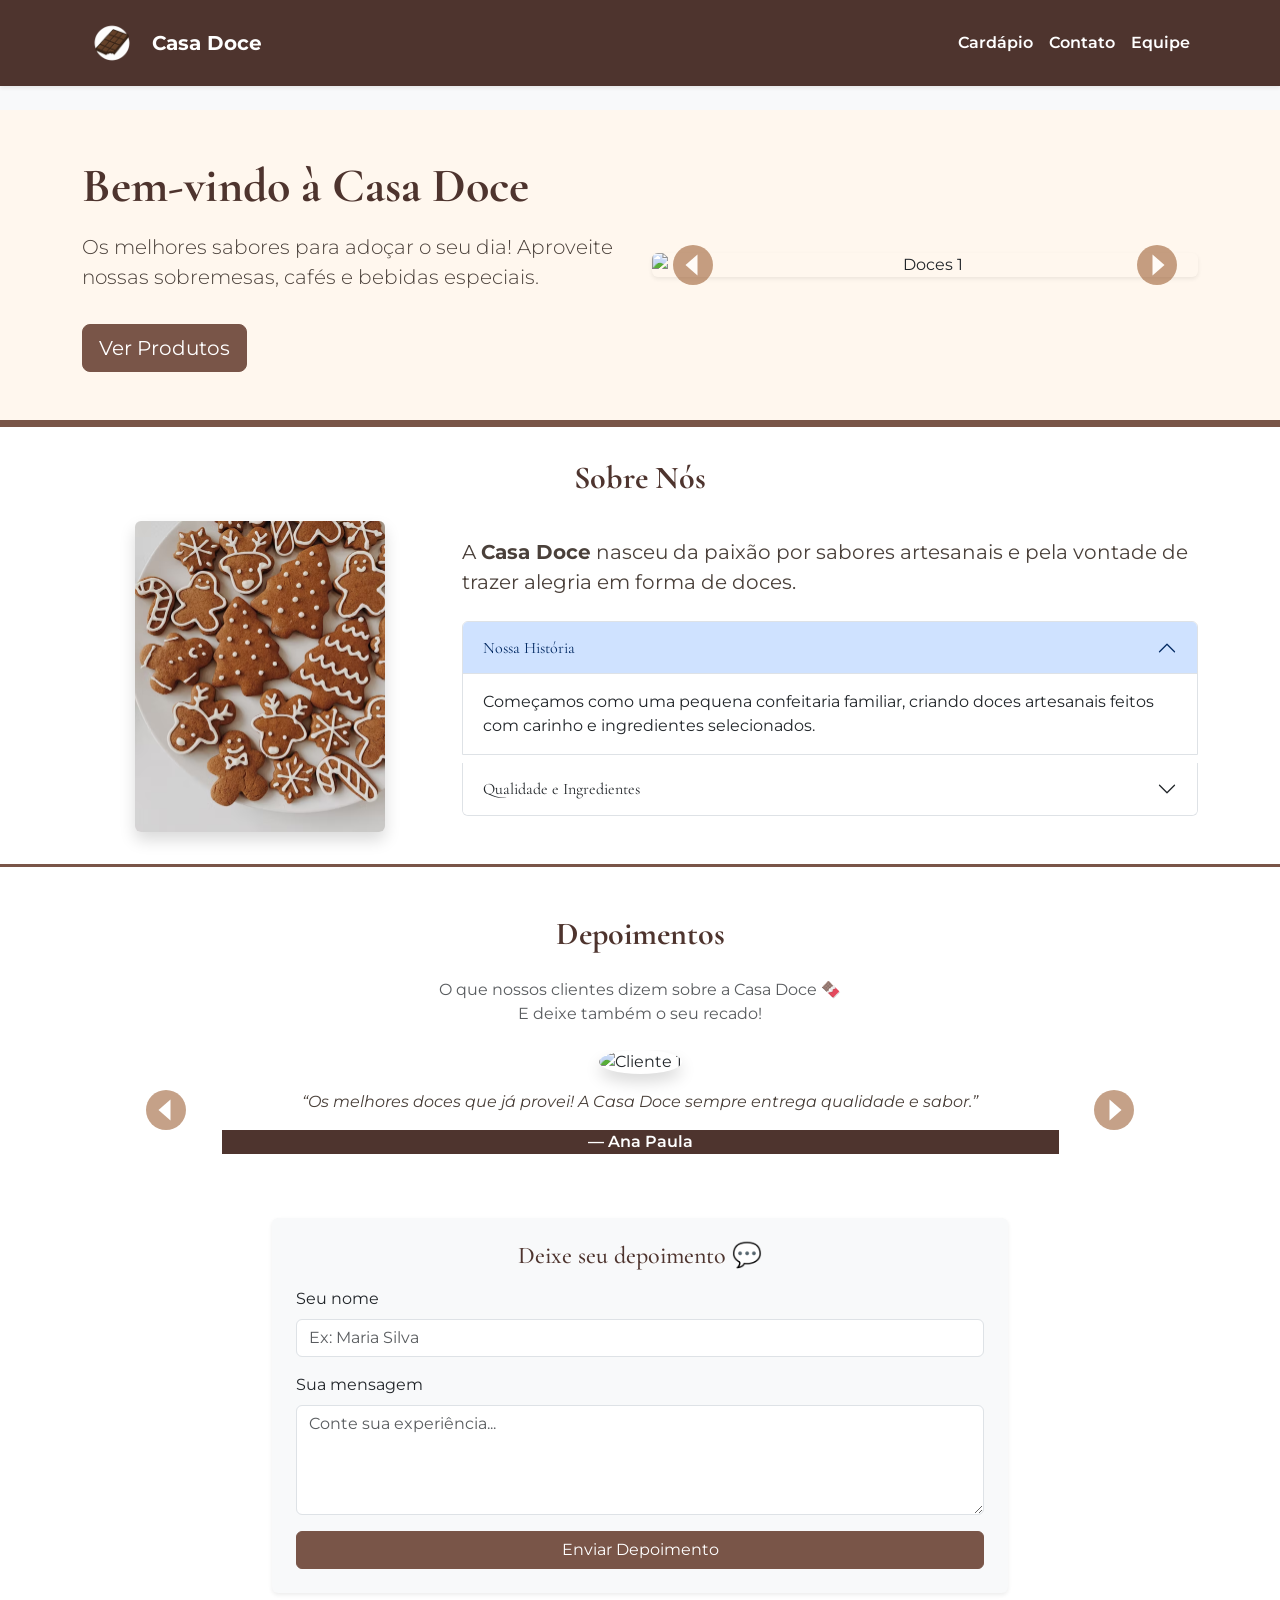
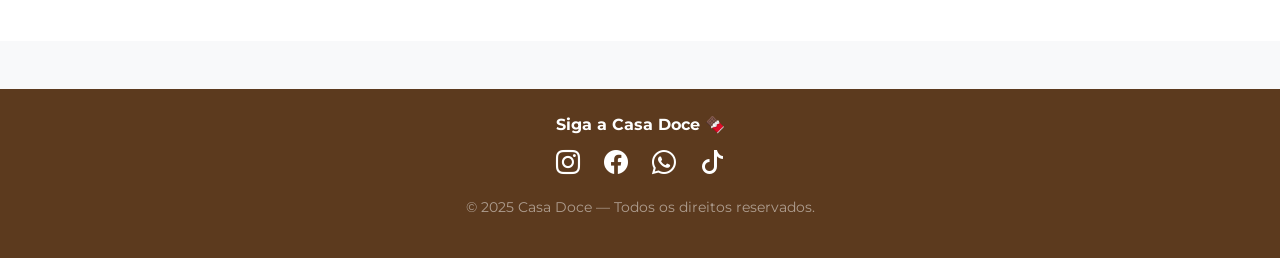
==== index.html @ f1a1a393 "Add files via upload" ====
<!DOCTYPE html>
<html lang="pt-BR">
<head>
    <meta charset="UTF-8">
    <meta name="viewport" content="width=device-width, initial-scale=1.0">
    <title>Casa Doce</title>
    <link rel="icon" type="image/png" href="imagens/logo.png">

    <link href="https://fonts.googleapis.com/css2?family=Cormorant+Garamond:wght@600;700&family=Montserrat:wght@300;400;500&display=swap" rel="stylesheet">
    <link href="https://cdn.jsdelivr.net/npm/bootstrap@5.3.8/dist/css/bootstrap.min.css" rel="stylesheet">
    <link rel="stylesheet" href="https://cdn.jsdelivr.net/npm/bootstrap-icons@1.11.3/font/bootstrap-icons.css">
    <link rel="stylesheet" href="style.css">
</head>

<body class="bg-light">

<nav class="navbar navbar-expand-lg bg-body-tertiary shadow-sm">
  <div class="container">
    <a class="navbar-brand fw-bold d-flex align-items-center" href="index.html">
        <img src="imagens/logo.png" alt="Logo Casa Doce" style="height: 60px; width: auto; margin-right: 10px;">
        <span>Casa Doce</span>
    </a>

    <button class="navbar-toggler" type="button" data-bs-toggle="collapse" data-bs-target="#navbarNavDropdown">
      <span class="navbar-toggler-icon"></span>
    </button>

    <div class="collapse navbar-collapse justify-content-end" id="navbarNavDropdown">
      <ul class="navbar-nav">
        <li class="nav-item"><a class="nav-link fw-semibold" href="produtos.html">Cardápio</a></li>
        <li class="nav-item"><a class="nav-link fw-semibold" href="contato.html">Contato</a></li>
        <li class="nav-item"><a class="nav-link fw-semibold" href="equipe.html">Equipe</a></li>
      </ul>
    </div>
  </div>
</nav>

<header class="py-5 mt-4">
  <div class="container">
    <div class="row align-items-center">

      <div class="col-12 col-md-6 text-center text-md-start mb-4 mb-md-0">
        <h1 class="display-5 fw-bold">Bem-vindo à Casa Doce</h1>
        <p class="lead mt-3">Os melhores sabores para adoçar o seu dia! Aproveite nossas sobremesas, cafés e bebidas especiais.</p>
        <a href="produtos.html" class="btn btn-primary btn-lg mt-3">Ver Produtos</a>
      </div>

      <div class="col-12 col-md-6 text-center">
        <div id="carouselDestaque" class="carousel slide" data-bs-ride="carousel">

          <div class="carousel-inner rounded shadow-sm">
            <div class="carousel-item active">
              <img src="https://images.unsplash.com/photo-1499636136210-6f4ee915583e" class="d-block w-100" alt="Doces 1">
            </div>
            <div class="carousel-item">
              <img src="https://images.unsplash.com/photo-1527613426441-4da17471b66d" class="d-block w-100" alt="Doces 2">
            </div>
            <div class="carousel-item">
              <img src="https://loremflickr.com/800/600/dessert?lock=2" class="d-block w-100" alt="Doces 3">
            </div>
            <div class="carousel-item">
              <img src="https://loremflickr.com/800/600/dessert?lock=6" class="d-block w-100" alt="Doces 4">
            </div>
          </div>

          <button class="carousel-control-prev" type="button" data-bs-target="#carouselDestaque" data-bs-slide="prev">
            <span class="carousel-control-prev-icon"></span>
          </button>

          <button class="carousel-control-next" type="button" data-bs-target="#carouselDestaque" data-bs-slide="next">
            <span class="carousel-control-next-icon"></span>
          </button>

        </div>
      </div>

    </div>
  </div>
</header>

<section id="sobre" class="py-5 bg-white">
  <div class="container">
    <h2 class="text-center mb-4 fw-bold">Sobre Nós</h2>

    <div class="row align-items-center">

      <div class="col-md-4 text-center mb-4 mb-md-0">
        <img src="imagens/biscoitos.jpeg" class="img-fluid rounded shadow" alt="Doces artesanais" style="max-width: 250px;">
      </div>

      <div class="col-md-8">

        <p class="fs-5">
          A <strong>Casa Doce</strong> nasceu da paixão por sabores artesanais e pela vontade de trazer
          alegria em forma de doces.
        </p>

        <div class="accordion mt-4" id="accordionExample">

          <div class="accordion-item">
            <h2 class="accordion-header" id="headingOne">
              <button class="accordion-button" type="button" data-bs-toggle="collapse" data-bs-target="#collapseOne">
                Nossa História
              </button>
            </h2>
            <div id="collapseOne" class="accordion-collapse collapse show" data-bs-parent="#accordionExample">
              <div class="accordion-body">
                Começamos como uma pequena confeitaria familiar, criando doces artesanais feitos com carinho e ingredientes selecionados.
              </div>
            </div>
          </div>

          <div class="accordion-item mt-2">
            <h2 class="accordion-header" id="headingTwo">
              <button class="accordion-button collapsed" type="button" data-bs-toggle="collapse" data-bs-target="#collapseTwo">
                Qualidade e Ingredientes
              </button>
            </h2>
            <div id="collapseTwo" class="accordion-collapse collapse" data-bs-parent="#accordionExample">
              <div class="accordion-body">
                Nossos produtos são feitos com ingredientes frescos, sem conservantes e com atenção a cada detalhe.
              </div>
            </div>
          </div>

        </div>

      </div>

    </div>
  </div>
</section>

<section id="depoimentos" class="py-5 bg-white">
  <div class="container">

    <h2 class="text-center fw-bold mb-4">Depoimentos</h2>
    <p class="text-center text-muted mb-4">
      O que nossos clientes dizem sobre a Casa Doce 🍫 <br>E deixe também o seu recado!
    </p>

    <div id="carouselDepoimentos" class="carousel slide mb-5" data-bs-ride="carousel">
      <div class="carousel-inner">

        <div class="carousel-item active">
          <div class="d-flex flex-column align-items-center">
            <img src="https://i.pravatar.cc/120?img=5" class="rounded-circle mb-3 shadow" alt="Cliente 1">
            <blockquote class="text-center w-75">
              <p class="fst-italic">“Os melhores doces que já provei! A Casa Doce sempre entrega qualidade e sabor.”</p>
              <footer class="fw-semibold">— Ana Paula</footer>
            </blockquote>
          </div>
        </div>

        <div class="carousel-item">
          <div class="d-flex flex-column align-items-center">
            <img src="https://i.pravatar.cc/120?img=11" class="rounded-circle mb-3 shadow" alt="Cliente 2">
            <blockquote class="text-center w-75">
              <p class="fst-italic">“Atendimento excelente e sobremesas incríveis! Recomendo para todos.”</p>
              <footer class="fw-semibold">— João Carvalho</footer>
            </blockquote>
          </div>
        </div>

        <div class="carousel-item">
          <div class="d-flex flex-column align-items-center">
            <img src="https://i.pravatar.cc/120?img=20" class="rounded-circle mb-3 shadow" alt="Cliente 3">
            <blockquote class="text-center w-75">
              <p class="fst-italic">“Ambiente aconchegante e produtos de alta qualidade. Sempre volto!”</p>
              <footer class="fw-semibold">— Mariana Silva</footer>
            </blockquote>
          </div>
        </div>

        <div class="carousel-item">
          <div class="d-flex flex-column align-items-center">
            <img src="https://i.pravatar.cc/120?img=32" class="rounded-circle mb-3 shadow" alt="Cliente 4">
            <blockquote class="text-center w-75">
              <p class="fst-italic">“O bolo de chocolate é simplesmente perfeito! Já virou parada obrigatória.”</p>
              <footer class="fw-semibold">— Julia Mendes</footer>
            </blockquote>
          </div>
        </div>

        <div class="carousel-item">
          <div class="d-flex flex-column align-items-center">
            <img src="https://i.pravatar.cc/120?img=45" class="rounded-circle mb-3 shadow" alt="Cliente 5">
            <blockquote class="text-center w-75">
              <p class="fst-italic">“Doce, atendimento e ambiente nota 10! Vale cada visita.”</p>
              <footer class="fw-semibold">— Carla Ribeiro</footer>
            </blockquote>
          </div>
        </div>

      </div>

      <button class="carousel-control-prev" type="button" data-bs-target="#carouselDepoimentos" data-bs-slide="prev">
        <span class="carousel-control-prev-icon"></span>
      </button>

      <button class="carousel-control-next" type="button" data-bs-target="#carouselDepoimentos" data-bs-slide="next">
        <span class="carousel-control-next-icon"></span>
      </button>

    </div>

    <div class="row justify-content-center">
      <div class="col-md-8">
        <div class="p-4 bg-light rounded shadow-sm">
          <h4 class="text-center mb-3">Deixe seu depoimento 💬</h4>

          <form id="formDepoimento">
            <div class="mb-3">
              <label class="form-label">Seu nome</label>
              <input type="text" class="form-control" placeholder="Ex: Maria Silva" required>
            </div>

            <div class="mb-3">
              <label class="form-label">Sua mensagem</label>
              <textarea class="form-control" rows="4" placeholder="Conte sua experiência..." required></textarea>
            </div>

            <button type="submit" class="btn btn-primary w-100">Enviar Depoimento</button>
          </form>
        </div>
      </div>
    </div>

  </div>
</section>

<footer class="py-4 mt-5" style="background-color: #5c3a1e;">
  <div class="container text-center">
    <p class="fw-bold mb-2 text-white">Siga a Casa Doce 🍫</p>

    <div class="d-flex justify-content-center gap-4 fs-4">
      <a href="https://instagram.com" target="_blank" class="text-white"><i class="bi bi-instagram"></i></a>
      <a href="https://facebook.com" target="_blank" class="text-white"><i class="bi bi-facebook"></i></a>
      <a href="https://wa.me/5511999999999" target="_blank" class="text-white"><i class="bi bi-whatsapp"></i></a>
      <a href="https://tiktok.com" target="_blank" class="text-white"><i class="bi bi-tiktok"></i></a>
    </div>

    <p class="mt-3 text-white-50 small">© 2025 Casa Doce — Todos os direitos reservados.</p>
  </div>
</footer>

<script src="https://cdn.jsdelivr.net/npm/bootstrap@5.3.8/dist/js/bootstrap.bundle.min.js"></script>
</body>
</html>
---- style.css ----
:root {
  --marrom-escuro: #4E342E;
  --marrom-caramelo: #795548;
  --marrom-claro: #A1887F;
  --bege-fundo: #F5EDE3;
  --bege-card: #FFF7EE;
  --caramelo-dourado: #D7A86E;
}

body {
  background-color: var(--bege-fundo) !important;
  font-family: "Montserrat", sans-serif;
}

h1, h2, h3, h4, h5 {
  color: var(--marrom-escuro);
  font-family: "Cormorant Garamond", serif;
}

p {
  color: #4A403A;
}

/* NAVBAR */
.navbar {
  background-color: var(--marrom-escuro) !important;
}

.navbar .navbar-brand,
.navbar .nav-link {
  color: white !important;
  font-weight: 600;
}

.navbar .nav-link:hover {
  color: var(--caramelo-dourado) !important;
}

/* HEADER */
header {
  background-color: var(--bege-card);
  border-bottom: 4px solid var(--marrom-caramelo);
  padding-top: 2rem !important;
  padding-bottom: 2rem !important;
}

/* SOBRE */
#sobre {
  background-color: var(--bege-card);
  border-top: 3px solid var(--marrom-caramelo);
  border-bottom: 3px solid var(--marrom-caramelo);
  padding-top: 2rem !important;
  padding-bottom: 2rem !important;
}

#sobre p {
  margin-bottom: 0.8rem;
}

/* BOTÃO */
.btn-primary {
  background-color: var(--marrom-caramelo) !important;
  border-color: var(--marrom-caramelo) !important;
}

.btn-primary:hover {
  background-color: var(--marrom-escuro) !important;
  border-color: var(--marrom-escuro) !important;
}

/* CARDS */
.card {
  background-color: var(--bege-card);
  border: 1px solid var(--marrom-claro);
  transition: 0.2s ease-in-out;
}

.card-title {
  color: var(--marrom-escuro);
}

.card-text {
  color: #4A403A;
}

.card:hover {
  transform: scale(1.02);
  box-shadow: 0 4px 12px rgba(78, 52, 46, 0.3);
}

/* FOOTER */
footer {
  background-color: var(--marrom-escuro);
  color: white;
}

/* CARROSSEL */
.carousel-control-prev-icon,
.carousel-control-next-icon {
  filter: none !important;
  background-color: #8B4513;
  border-radius: 50%;
  width: 40px;
  height: 40px;
  background-size: 60%;
  background-position: center;
  background-repeat: no-repeat;
  opacity: 1 !important;
}

.carousel-control-prev-icon {
  background-image: url("data:image/svg+xml,%3csvg xmlns='http://www.w3.org/2000/svg' fill='white' viewBox='0 0 16 16'%3e%3cpath d='M11 1L3 8l8 7'/%3e%3c/svg%3e");
}

.carousel-control-next-icon {
  background-image: url("data:image/svg+xml,%3csvg xmlns='http://www.w3.org/2000/svg' fill='white' viewBox='0 0 16 16'%3e%3cpath d='M5 1l8 7-8 7'/%3e%3c/svg%3e");
}

/* MAPA */
.map-container iframe,
#map {
  width: 100%;
  max-width: 400px;
  height: 250px;
  margin: auto;
  border-radius: 10px;
}
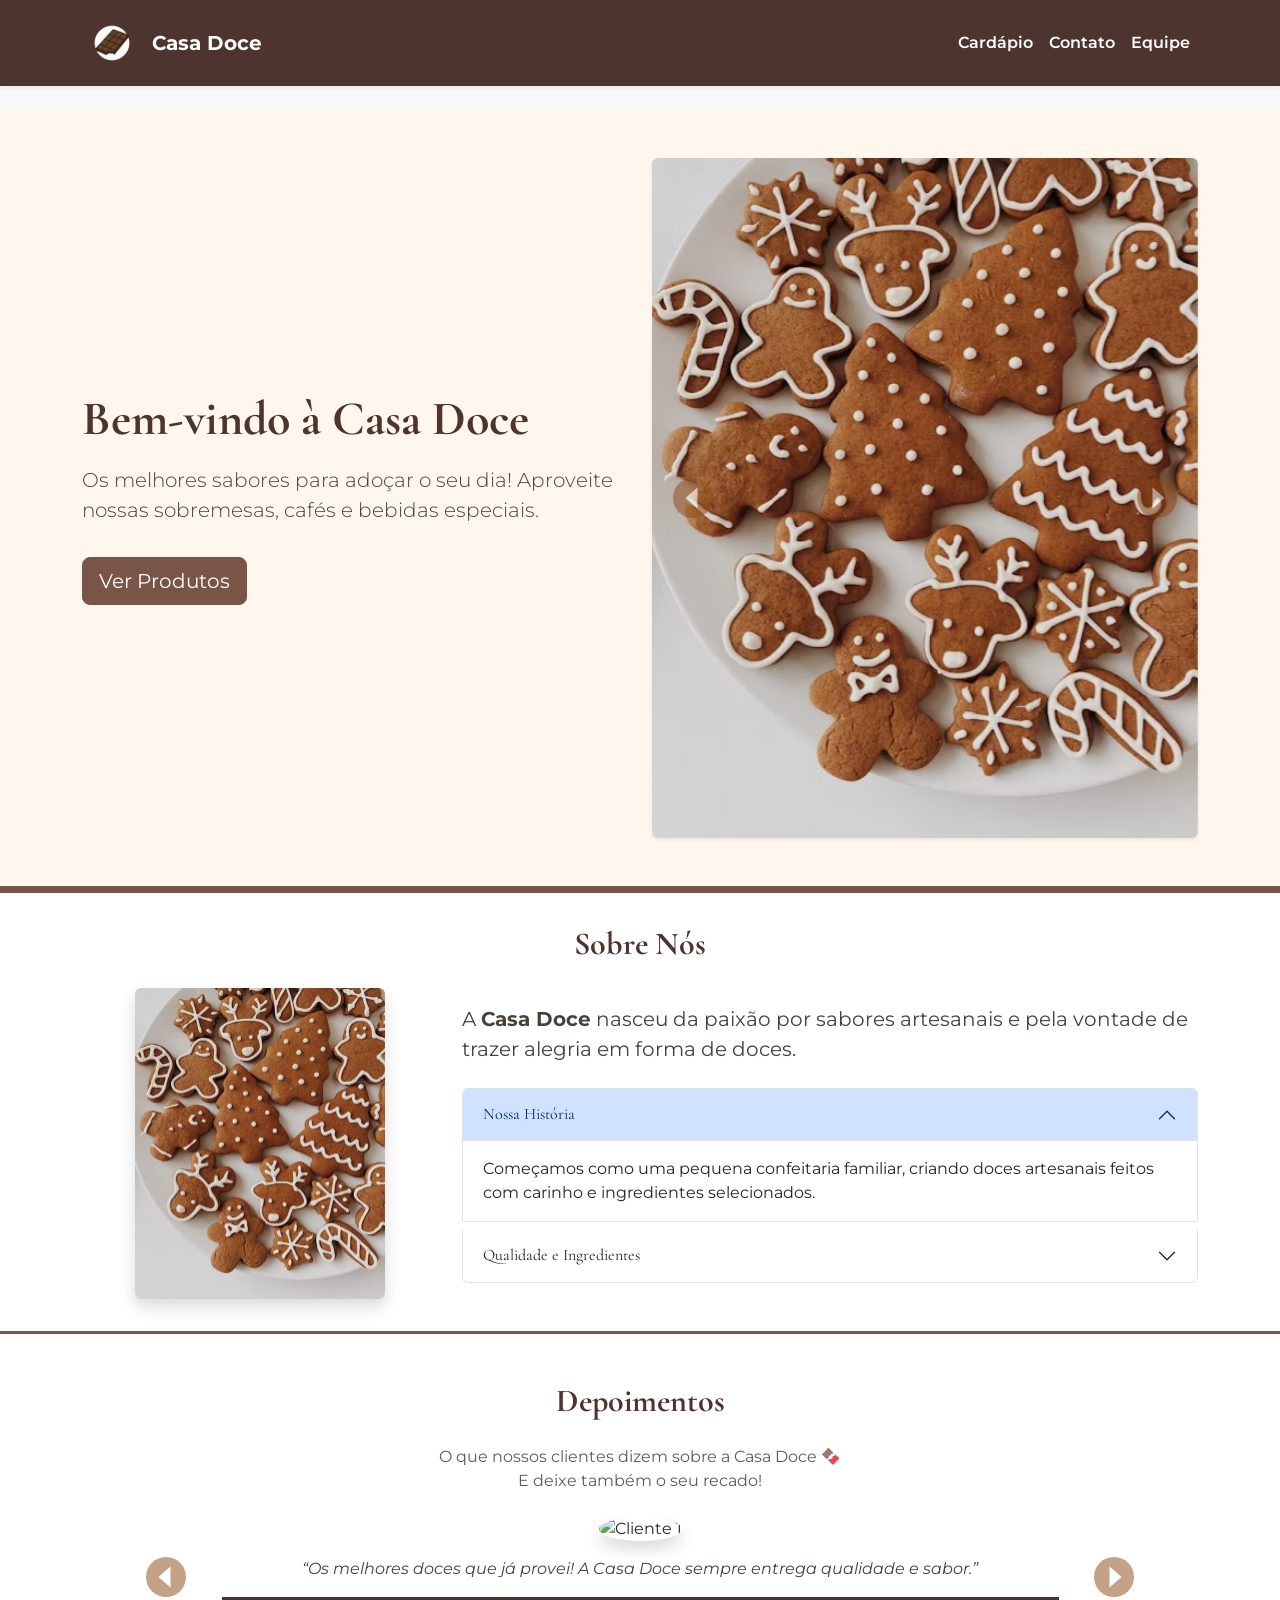
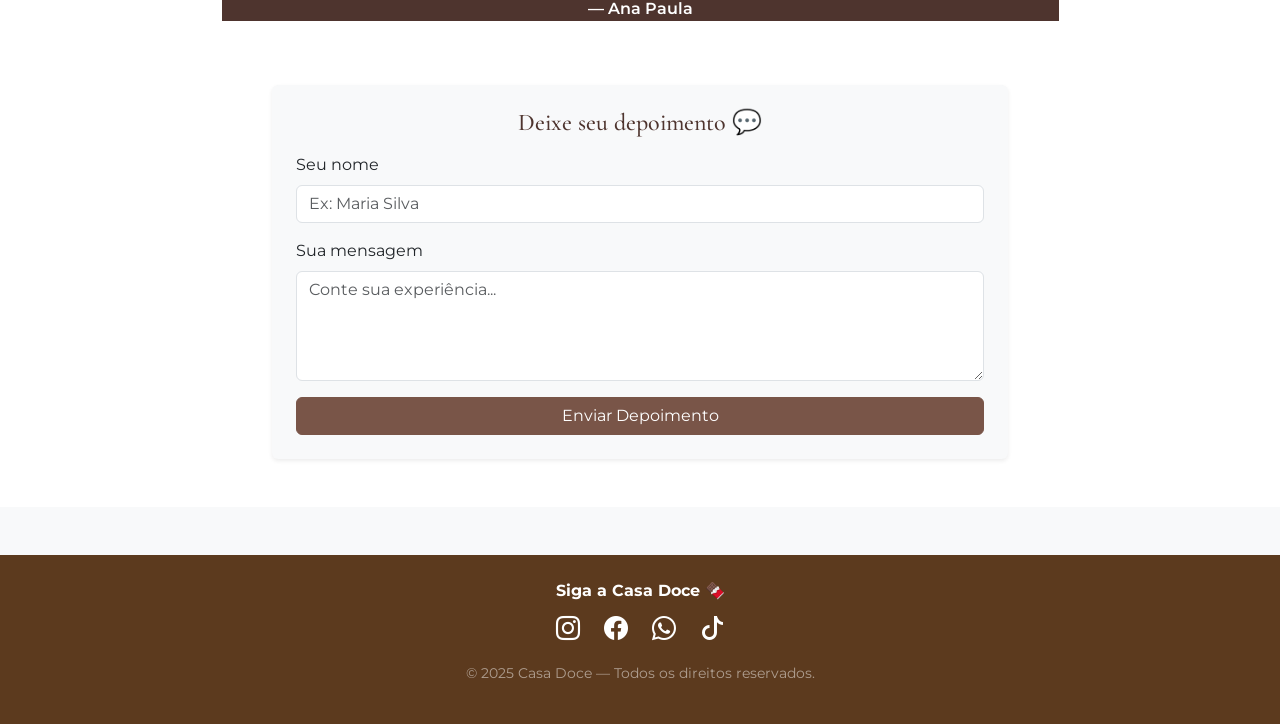
==== commit 4ed6ffee: "Replace carousel images with local files" ====
--- a/index.html
+++ b/index.html
@@ -50,16 +50,16 @@
 
           <div class="carousel-inner rounded shadow-sm">
             <div class="carousel-item active">
-              <img src="https://images.unsplash.com/photo-1499636136210-6f4ee915583e" class="d-block w-100" alt="Doces 1">
+              <img src="/imagens/biscoitos.jpeg" class="d-block w-100" alt="Doces 1">
             </div>
             <div class="carousel-item">
-              <img src="https://images.unsplash.com/photo-1527613426441-4da17471b66d" class="d-block w-100" alt="Doces 2">
+              <img src="/imagens/bolocolorido.jpeg" class="d-block w-100" alt="Doces 1">
             </div>
             <div class="carousel-item">
-              <img src="https://loremflickr.com/800/600/dessert?lock=2" class="d-block w-100" alt="Doces 3">
+              <img src="/imagens/palha.jpeg" class="d-block w-100" alt="Doces 1">
             </div>
             <div class="carousel-item">
-              <img src="https://loremflickr.com/800/600/dessert?lock=6" class="d-block w-100" alt="Doces 4">
+              <img src="/imagens/cooke.jpg" class="d-block w-100" alt="Doces 1">
             </div>
           </div>
 
